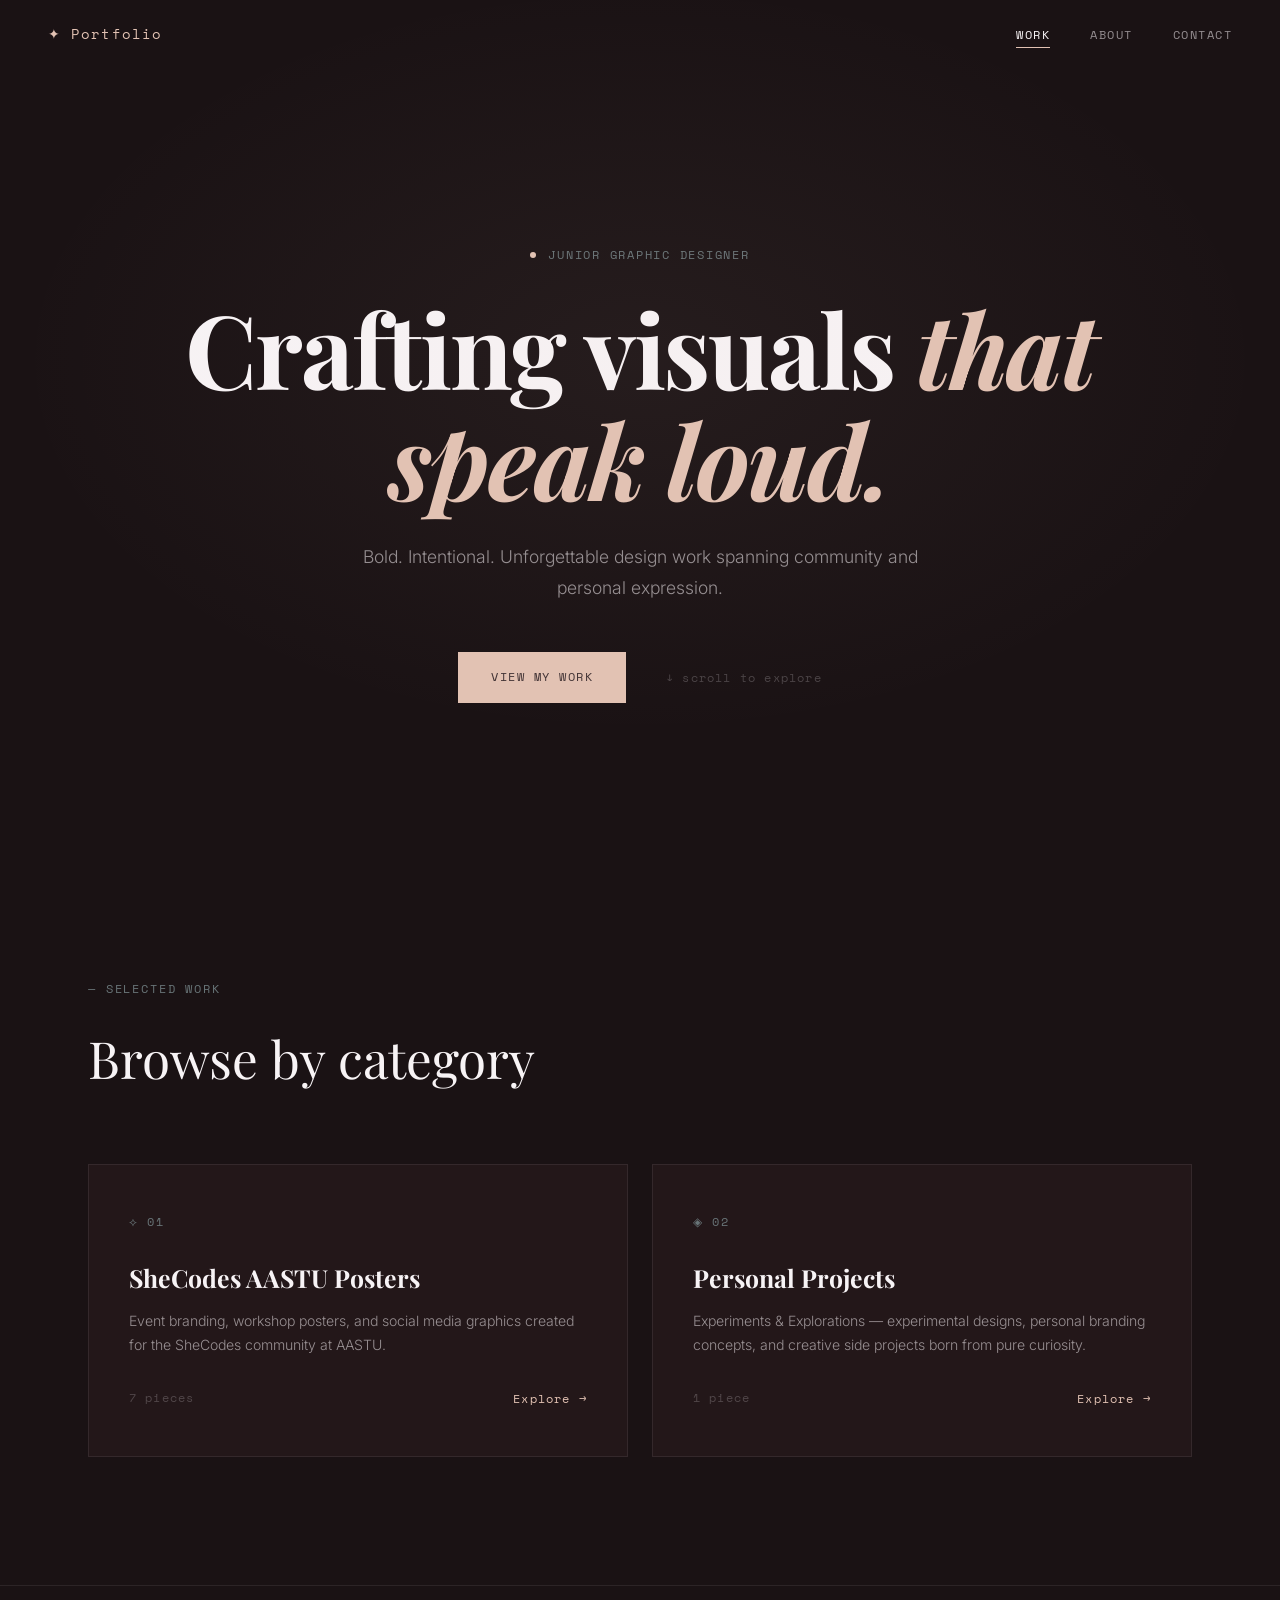
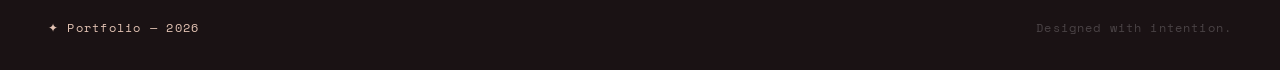
==== index.html @ bacd93e0 "graphics portifolio Vol.2" ====
<!DOCTYPE html>
<html lang="en">
<head>
  <meta charset="UTF-8" />
  <meta name="viewport" content="width=device-width, initial-scale=1.0" />
  <title>Aster Teshome — Graphic Designer</title>
  <link rel="icon" type="image/webp" href="images/Favicon.webp" />
  <link rel="preconnect" href="https://fonts.googleapis.com" />
  <link rel="preconnect" href="https://fonts.gstatic.com" crossorigin />
  <link href="https://fonts.googleapis.com/css2?family=Playfair+Display:ital,wght@0,400;0,700;1,400&family=Space+Mono:wght@400;700&family=Inter:wght@300;400;500&display=swap" rel="stylesheet" />
  <link rel="stylesheet" href="pages/style.css" />
</head>
<body>

  <!-- NAV -->
  <nav class="nav" id="nav">
    <a href="index.html" class="nav-logo">✦ Portfolio</a>
    <div class="nav-links">
      <a href="index.html" class="nav-link active">Work</a>
      <a href="pages/about.html" class="nav-link">About</a>
      <a href="pages/contact.html" class="nav-link">Contact</a>
    </div>
    <button class="nav-toggle" id="navToggle" aria-label="Toggle menu">
      <span></span><span></span><span></span>
    </button>
  </nav>

  <!-- HERO -->
  <section class="hero">
    <div class="hero-eyebrow">
      <span class="dot"></span>
      <span>Junior Graphic Designer</span>
    </div>
    <h1 class="hero-title">
      Crafting visuals <em>that speak loud.</em>
    </h1>
    <p class="hero-sub">
      Bold. Intentional. Unforgettable design work spanning community and personal expression.
    </p>
    <div class="hero-cta">
      <a href="#work" class="btn btn-primary">View My Work</a>
      <span class="scroll-hint">↓ scroll to explore</span>
    </div>
  </section>

  <!-- WORK SECTION -->
  <section class="work" id="work">
    <div class="section-label">— SELECTED WORK</div>
    <h2 class="section-title">Browse by category</h2>

    <div class="cards">

      <!-- Card 01 — SheCodes -->
      <a href="pages/shecodes.html" class="card">
        <div class="card-number">⟡ 01</div>
        <div class="card-content">
          <h3 class="card-title">SheCodes AASTU Posters</h3>
          <p class="card-desc">Event branding, workshop posters, and social media graphics created for the SheCodes community at AASTU.</p>
          <div class="card-meta">
            <span class="card-count">7 pieces</span>
            <span class="card-cta">Explore →</span>
          </div>
        </div>
      </a>

      <!-- Card 02 — Personal -->
      <a href="pages/personal.html" class="card">
        <div class="card-number">◈ 02</div>
        <div class="card-content">
          <h3 class="card-title">Personal Projects</h3>
          <p class="card-desc">Experiments &amp; Explorations — experimental designs, personal branding concepts, and creative side projects born from pure curiosity.</p>
          <div class="card-meta">
            <span class="card-count">1 piece</span>
            <span class="card-cta">Explore →</span>
          </div>
        </div>
      </a>

    </div>
  </section>

  <!-- FOOTER -->
  <footer class="footer">
    <div class="footer-inner">
      <span class="footer-logo">✦ Portfolio — 2026</span>
      <span class="footer-tagline">Designed with intention.</span>
    </div>
  </footer>

  <script src="pages/script.js"></script>
</body>
</html>
---- pages/style.css ----
/* =============================================
   ASTER TESHOME — GRAPHIX PORTFOLIO
   Global Styles
   ============================================= */

*, *::before, *::after {
  box-sizing: border-box;
  margin: 0;
  padding: 0;
}

:root {
  --bg: #1a1214;
  --bg-2: #201618;
  --bg-card: #231719;
  --border: rgba(247, 243, 245, 0.08);
  --border-hover: rgba(226, 194, 179, 0.45);
  --cream: #F7F3F5;
  --blush: #E2C2B3;
  --slate: #687477;
  --dark: #403234;
  --white: #F7F3F5;
  --white-dim: rgba(247, 243, 245, 0.55);
  --white-faint: rgba(247, 243, 245, 0.22);
  --accent: #E2C2B3;
  --accent-dark: #c9a08e;
  --font-serif: 'Playfair Display', Georgia, serif;
  --font-mono: 'Space Mono', 'Courier New', monospace;
  --font-sans: 'Inter', system-ui, sans-serif;
  --radius: 2px;
  --transition: 0.35s cubic-bezier(0.4, 0, 0.2, 1);
}

html {
  scroll-behavior: smooth;
}

body {
  background-color: var(--bg);
  color: var(--white);
  font-family: var(--font-sans);
  font-weight: 300;
  line-height: 1.6;
  min-height: 100vh;
  overflow-x: hidden;
}

a {
  color: inherit;
  text-decoration: none;
}

img {
  display: block;
  max-width: 100%;
}

/* =============================================
   SCROLLBAR
   ============================================= */
::-webkit-scrollbar { width: 6px; }
::-webkit-scrollbar-track { background: var(--bg); }
::-webkit-scrollbar-thumb { background: var(--slate); border-radius: 3px; }

/* =============================================
   NAV
   ============================================= */
.nav {
  position: fixed;
  top: 0;
  left: 0;
  right: 0;
  z-index: 100;
  display: flex;
  align-items: center;
  justify-content: space-between;
  padding: 1.5rem 3rem;
  background: transparent;
  transition: background var(--transition), padding var(--transition);
}

.nav.scrolled {
  background: rgba(26, 18, 20, 0.92);
  backdrop-filter: blur(12px);
  -webkit-backdrop-filter: blur(12px);
  padding: 1rem 3rem;
  border-bottom: 1px solid var(--border);
}

.nav-logo {
  font-family: var(--font-mono);
  font-size: 0.85rem;
  letter-spacing: 0.08em;
  color: var(--accent);
  transition: opacity var(--transition);
}
.nav-logo:hover { opacity: 0.7; }

.nav-links {
  display: flex;
  gap: 2.5rem;
}

.nav-link {
  font-family: var(--font-mono);
  font-size: 0.78rem;
  letter-spacing: 0.12em;
  text-transform: uppercase;
  color: var(--white-dim);
  transition: color var(--transition);
  position: relative;
}
.nav-link::after {
  content: '';
  position: absolute;
  bottom: -3px;
  left: 0;
  width: 0;
  height: 1px;
  background: var(--accent);
  transition: width var(--transition);
}
.nav-link:hover,
.nav-link.active {
  color: var(--white);
}
.nav-link:hover::after,
.nav-link.active::after {
  width: 100%;
}

.nav-toggle {
  display: none;
  flex-direction: column;
  gap: 5px;
  background: none;
  border: none;
  cursor: pointer;
  padding: 4px;
}
.nav-toggle span {
  display: block;
  width: 24px;
  height: 1px;
  background: var(--white);
  transition: transform var(--transition), opacity var(--transition);
}

/* =============================================
   HERO
   ============================================= */
.hero {
  min-height: 100vh;
  display: flex;
  flex-direction: column;
  justify-content: center;
  align-items: center;
  text-align: center;
  padding: 8rem 3rem 5rem;
  position: relative;
}

.hero::before {
  content: '';
  position: absolute;
  inset: 0;
  background: radial-gradient(ellipse 70% 60% at 50% 40%, rgba(226, 194, 179, 0.06) 0%, transparent 70%);
  pointer-events: none;
}

.hero-eyebrow {
  display: flex;
  align-items: center;
  gap: 0.75rem;
  font-family: var(--font-mono);
  font-size: 0.78rem;
  letter-spacing: 0.14em;
  text-transform: uppercase;
  color: var(--slate);
  margin-bottom: 1.75rem;
}
.dot {
  width: 6px;
  height: 6px;
  border-radius: 50%;
  background: var(--accent);
  flex-shrink: 0;
  animation: pulse 2.5s ease-in-out infinite;
}
@keyframes pulse {
  0%, 100% { opacity: 1; transform: scale(1); }
  50% { opacity: 0.4; transform: scale(0.7); }
}

.hero-title {
  font-family: var(--font-serif);
  font-size: clamp(3rem, 8vw, 7.5rem);
  font-weight: 700;
  line-height: 1.08;
  letter-spacing: -0.02em;
  color: var(--cream);
  margin-bottom: 1.75rem;
  max-width: 14ch;
}
.hero-title em {
  font-style: italic;
  color: var(--blush);
}

.hero-sub {
  font-size: clamp(0.95rem, 1.5vw, 1.1rem);
  color: var(--white-dim);
  line-height: 1.75;
  max-width: 52ch;
  margin-bottom: 3rem;
}

.hero-cta {
  display: flex;
  align-items: center;
  justify-content: center;
  gap: 2.5rem;
}

.btn {
  display: inline-block;
  font-family: var(--font-mono);
  font-size: 0.78rem;
  letter-spacing: 0.12em;
  text-transform: uppercase;
  padding: 0.9rem 2rem;
  border: 1px solid;
  transition: background var(--transition), color var(--transition), border-color var(--transition);
  cursor: pointer;
}

.btn-primary {
  background: var(--blush);
  color: var(--dark);
  border-color: var(--blush);
}
.btn-primary:hover {
  background: transparent;
  color: var(--blush);
}

.btn-secondary {
  background: transparent;
  color: var(--white);
  border-color: var(--border);
}
.btn-secondary:hover {
  border-color: var(--blush);
  color: var(--blush);
}

.scroll-hint {
  font-family: var(--font-mono);
  font-size: 0.75rem;
  letter-spacing: 0.1em;
  color: var(--white-faint);
}

/* =============================================
   WORK SECTION
   ============================================= */
.work {
  padding: 5rem 3rem 8rem;
  max-width: 1200px;
  margin: 0 auto;
}

.section-label {
  font-family: var(--font-mono);
  font-size: 0.72rem;
  letter-spacing: 0.16em;
  text-transform: uppercase;
  color: var(--slate);
  margin-bottom: 1.2rem;
}

.section-title {
  font-family: var(--font-serif);
  font-size: clamp(2rem, 4vw, 3.2rem);
  font-weight: 400;
  color: var(--cream);
  margin-bottom: 4rem;
}

.cards {
  display: grid;
  grid-template-columns: repeat(auto-fit, minmax(320px, 1fr));
  gap: 1.5rem;
}

.card {
  display: block;
  background: var(--bg-card);
  border: 1px solid var(--border);
  padding: 3rem 2.5rem;
  transition: border-color var(--transition), background var(--transition), transform var(--transition);
  position: relative;
  overflow: hidden;
}
.card::before {
  content: '';
  position: absolute;
  bottom: 0;
  left: 0;
  right: 0;
  height: 2px;
  background: var(--blush);
  transform: scaleX(0);
  transform-origin: left;
  transition: transform var(--transition);
}
.card:hover {
  border-color: var(--border-hover);
  background: #2a1d1f;
  transform: translateY(-4px);
}
.card:hover::before {
  transform: scaleX(1);
}

.card-number {
  font-family: var(--font-mono);
  font-size: 0.72rem;
  letter-spacing: 0.14em;
  color: var(--slate);
  margin-bottom: 2rem;
}

.card-title {
  font-family: var(--font-serif);
  font-size: 1.55rem;
  font-weight: 700;
  color: var(--cream);
  line-height: 1.2;
  margin-bottom: 1rem;
}

.card-desc {
  font-size: 0.88rem;
  color: var(--white-dim);
  line-height: 1.7;
  margin-bottom: 2rem;
}

.card-meta {
  display: flex;
  justify-content: space-between;
  align-items: center;
}

.card-count {
  font-family: var(--font-mono);
  font-size: 0.72rem;
  letter-spacing: 0.1em;
  color: var(--white-faint);
}

.card-cta {
  font-family: var(--font-mono);
  font-size: 0.75rem;
  letter-spacing: 0.1em;
  color: var(--blush);
  transition: letter-spacing var(--transition);
}
.card:hover .card-cta {
  letter-spacing: 0.18em;
}

/* =============================================
   FOOTER
   ============================================= */
.footer {
  border-top: 1px solid var(--border);
  padding: 2rem 3rem;
}
.footer-inner {
  max-width: 1200px;
  margin: 0 auto;
  display: flex;
  justify-content: space-between;
  align-items: center;
}
.footer-logo {
  font-family: var(--font-mono);
  font-size: 0.78rem;
  letter-spacing: 0.1em;
  color: var(--blush);
}
.footer-tagline {
  font-family: var(--font-mono);
  font-size: 0.72rem;
  letter-spacing: 0.1em;
  color: var(--white-faint);
}

/* =============================================
   PAGE HEADER (shared across sub-pages)
   ============================================= */
.page-header {
  padding: 10rem 3rem 5rem;
  max-width: 1200px;
  margin: 0 auto;
}
.page-back {
  display: inline-flex;
  align-items: center;
  gap: 0.5rem;
  font-family: var(--font-mono);
  font-size: 0.72rem;
  letter-spacing: 0.12em;
  text-transform: uppercase;
  color: var(--white-dim);
  margin-bottom: 2.5rem;
  transition: color var(--transition);
}
.page-back:hover { color: var(--blush); }

.page-eyebrow {
  font-family: var(--font-mono);
  font-size: 0.72rem;
  letter-spacing: 0.16em;
  text-transform: uppercase;
  color: var(--slate);
  margin-bottom: 1rem;
}

.page-title {
  font-family: var(--font-serif);
  font-size: clamp(2.5rem, 6vw, 5.5rem);
  font-weight: 700;
  line-height: 1.08;
  color: var(--cream);
  margin-bottom: 1.5rem;
}
.page-title em {
  font-style: italic;
  color: var(--blush);
}

.page-desc {
  font-size: 1rem;
  color: var(--white-dim);
  max-width: 55ch;
  line-height: 1.75;
}

/* =============================================
   GALLERY GRID (shared)
   ============================================= */
.gallery-section {
  padding: 0 3rem 8rem;
  max-width: 1200px;
  margin: 0 auto;
}

.gallery-grid {
  display: grid;
  grid-template-columns: repeat(auto-fill, minmax(340px, 1fr));
  gap: 12px;
  background: transparent;
}

.gallery-item {
  background: var(--bg-card);
  position: relative;
  overflow: hidden;
  cursor: pointer;
  aspect-ratio: 4 / 3;
}
.gallery-item img {
  width: 100%;
  height: 100%;
  object-fit: cover;
  transition: transform 0.6s cubic-bezier(0.4, 0, 0.2, 1), filter 0.6s ease;
  filter: saturate(0.85);
}
.gallery-item:hover img {
  transform: scale(1.05);
  filter: saturate(1);
}
.gallery-item-overlay {
  position: absolute;
  inset: 0;
  background: linear-gradient(to top, rgba(0,0,0,0.85) 0%, transparent 50%);
  opacity: 0;
  transition: opacity var(--transition);
  display: flex;
  flex-direction: column;
  justify-content: flex-end;
  padding: 1.75rem;
}
.gallery-item:hover .gallery-item-overlay {
  opacity: 1;
}
.gallery-item-title {
  font-family: var(--font-serif);
  font-size: 1rem;
  color: var(--cream);
  line-height: 1.35;
  margin-bottom: 0.35rem;
}
.gallery-item-tag {
  font-family: var(--font-mono);
  font-size: 0.65rem;
  letter-spacing: 0.12em;
  text-transform: uppercase;
  color: var(--blush);
}

/* =============================================
   LIGHTBOX
   ============================================= */
.lightbox {
  position: fixed;
  inset: 0;
  z-index: 200;
  background: rgba(64, 50, 52, 0.92);
  display: flex;
  align-items: center;
  justify-content: center;
  opacity: 0;
  pointer-events: none;
  transition: opacity 0.3s ease;
}
.lightbox.active {
  opacity: 1;
  pointer-events: all;
}
.lightbox-img {
  max-width: 90vw;
  max-height: 85vh;
  object-fit: contain;
  border: 1px solid rgba(247, 243, 245, 0.2);
}
.lightbox-close {
  position: absolute;
  top: 1.5rem;
  right: 2rem;
  font-family: var(--font-mono);
  font-size: 1.5rem;
  color: var(--bg);
  background: none;
  border: none;
  cursor: pointer;
  transition: color var(--transition);
}
.lightbox-close:hover { color: var(--blush); }
.lightbox-caption {
  position: absolute;
  bottom: 2rem;
  left: 50%;
  transform: translateX(-50%);
  font-family: var(--font-mono);
  font-size: 0.75rem;
  letter-spacing: 0.1em;
  color: rgba(247, 243, 245, 0.6);
  text-align: center;
  max-width: 60ch;
}
.lightbox-nav {
  position: absolute;
  top: 50%;
  transform: translateY(-50%);
  font-family: var(--font-mono);
  font-size: 1.2rem;
  color: rgba(247, 243, 245, 0.6);
  background: none;
  border: none;
  cursor: pointer;
  transition: color var(--transition);
  padding: 1rem;
}
.lightbox-nav:hover { color: var(--blush); }
.lightbox-prev { left: 1.5rem; }
.lightbox-next { right: 1.5rem; }

/* =============================================
   ABOUT PAGE
   ============================================= */
.about-grid {
  display: grid;
  grid-template-columns: 1fr 1fr;
  gap: 5rem;
  padding: 0 3rem 8rem;
  max-width: 1200px;
  margin: 0 auto;
  align-items: start;
}

.about-text h2 {
  font-family: var(--font-serif);
  font-size: 2rem;
  font-weight: 700;
  color: var(--cream);
  margin-bottom: 1.5rem;
}
.about-text p {
  font-size: 0.95rem;
  color: var(--white-dim);
  line-height: 1.85;
  margin-bottom: 1.25rem;
}
.about-text .gold-rule {
  width: 40px;
  height: 1px;
  background: var(--blush);
  margin: 2rem 0;
}

.about-skills h3 {
  font-family: var(--font-mono);
  font-size: 0.72rem;
  letter-spacing: 0.16em;
  text-transform: uppercase;
  color: var(--slate);
  margin-bottom: 1.5rem;
}
.skill-list {
  list-style: none;
  display: flex;
  flex-direction: column;
  gap: 0.75rem;
}
.skill-list li {
  display: flex;
  align-items: center;
  gap: 0.75rem;
  font-size: 0.88rem;
  color: var(--white-dim);
}
.skill-list li::before {
  content: '—';
  color: var(--gold);
  font-family: var(--font-mono);
  font-size: 0.75rem;
}

/* =============================================
   CONTACT PAGE
   ============================================= */
.contact-grid {
  display: grid;
  grid-template-columns: 1fr 1fr;
  gap: 5rem;
  padding: 0 3rem 8rem;
  max-width: 1200px;
  margin: 0 auto;
}

.contact-info h2 {
  font-family: var(--font-serif);
  font-size: 1.75rem;
  font-weight: 700;
  color: var(--cream);
  margin-bottom: 1.25rem;
}
.contact-info p {
  font-size: 0.9rem;
  color: var(--white-dim);
  line-height: 1.8;
  margin-bottom: 2rem;
}
.contact-links {
  display: flex;
  flex-direction: column;
  gap: 1rem;
}
.contact-link {
  display: flex;
  align-items: center;
  gap: 0.75rem;
  font-family: var(--font-mono);
  font-size: 0.78rem;
  letter-spacing: 0.08em;
  color: var(--white-dim);
  transition: color var(--transition);
}
.contact-link:hover { color: var(--blush); }
.contact-link-icon {
  font-size: 1rem;
}

.contact-form {
  display: flex;
  flex-direction: column;
  gap: 1.25rem;
}

.form-group {
  display: flex;
  flex-direction: column;
  gap: 0.5rem;
}
.form-group label {
  font-family: var(--font-mono);
  font-size: 0.68rem;
  letter-spacing: 0.14em;
  text-transform: uppercase;
  color: var(--white-dim);
}
.form-group input,
.form-group textarea {
  background: var(--bg-card);
  border: 1px solid var(--border);
  color: var(--cream);
  font-family: var(--font-sans);
  font-size: 0.9rem;
  padding: 0.9rem 1.1rem;
  outline: none;
  resize: none;
  transition: border-color var(--transition);
}
.form-group input::placeholder,
.form-group textarea::placeholder {
  color: var(--white-faint);
}
.form-group input:focus,
.form-group textarea:focus {
  border-color: var(--blush);
}
.form-group textarea {
  min-height: 140px;
}

.form-submit {
  align-self: flex-start;
  margin-top: 0.5rem;
}

.form-msg {
  font-family: var(--font-mono);
  font-size: 0.75rem;
  letter-spacing: 0.08em;
  display: none;
}
.form-msg.success { color: #7ec897; }
.form-msg.error { color: #e07a7a; }

/* =============================================
   RESPONSIVE
   ============================================= */
.break-lg { display: block; }

@media (max-width: 900px) {
  .about-grid,
  .contact-grid {
    grid-template-columns: 1fr;
    gap: 3rem;
  }
  .break-lg { display: none; }
}

@media (max-width: 768px) {
  .nav { padding: 1.25rem 1.5rem; }
  .nav.scrolled { padding: 0.9rem 1.5rem; }
  .nav-links { display: none; }
  .nav-toggle { display: flex; }

  .hero { padding: 7rem 1.5rem 4rem; }
  .work { padding: 4rem 1.5rem 6rem; }
  .gallery-section,
  .about-grid,
  .contact-grid,
  .page-header { padding-left: 1.5rem; padding-right: 1.5rem; }
  .footer { padding: 1.5rem; }
  .footer-inner { flex-direction: column; gap: 0.5rem; text-align: center; }
  .hero-cta { flex-direction: column; align-items: center; gap: 1rem; }
  .gallery-grid { grid-template-columns: 1fr; }
}

/* Mobile nav open state */
.nav-open .nav-links {
  display: flex;
  flex-direction: column;
  position: fixed;
  inset: 0;
  background: var(--bg);
  justify-content: center;
  align-items: center;
  gap: 2.5rem;
  z-index: 90;
}
.nav-open .nav-link {
  font-size: 1.1rem;
}
.nav-open .nav-toggle span:nth-child(1) {
  transform: translateY(6px) rotate(45deg);
}
.nav-open .nav-toggle span:nth-child(2) {
  opacity: 0;
}
.nav-open .nav-toggle span:nth-child(3) {
  transform: translateY(-6px) rotate(-45deg);
}

/* =============================================
   FADE-IN ANIMATION
   ============================================= */
.fade-in {
  opacity: 0;
  transform: translateY(24px);
  transition: opacity 0.7s ease, transform 0.7s ease;
}
.fade-in.visible {
  opacity: 1;
  transform: none;
}
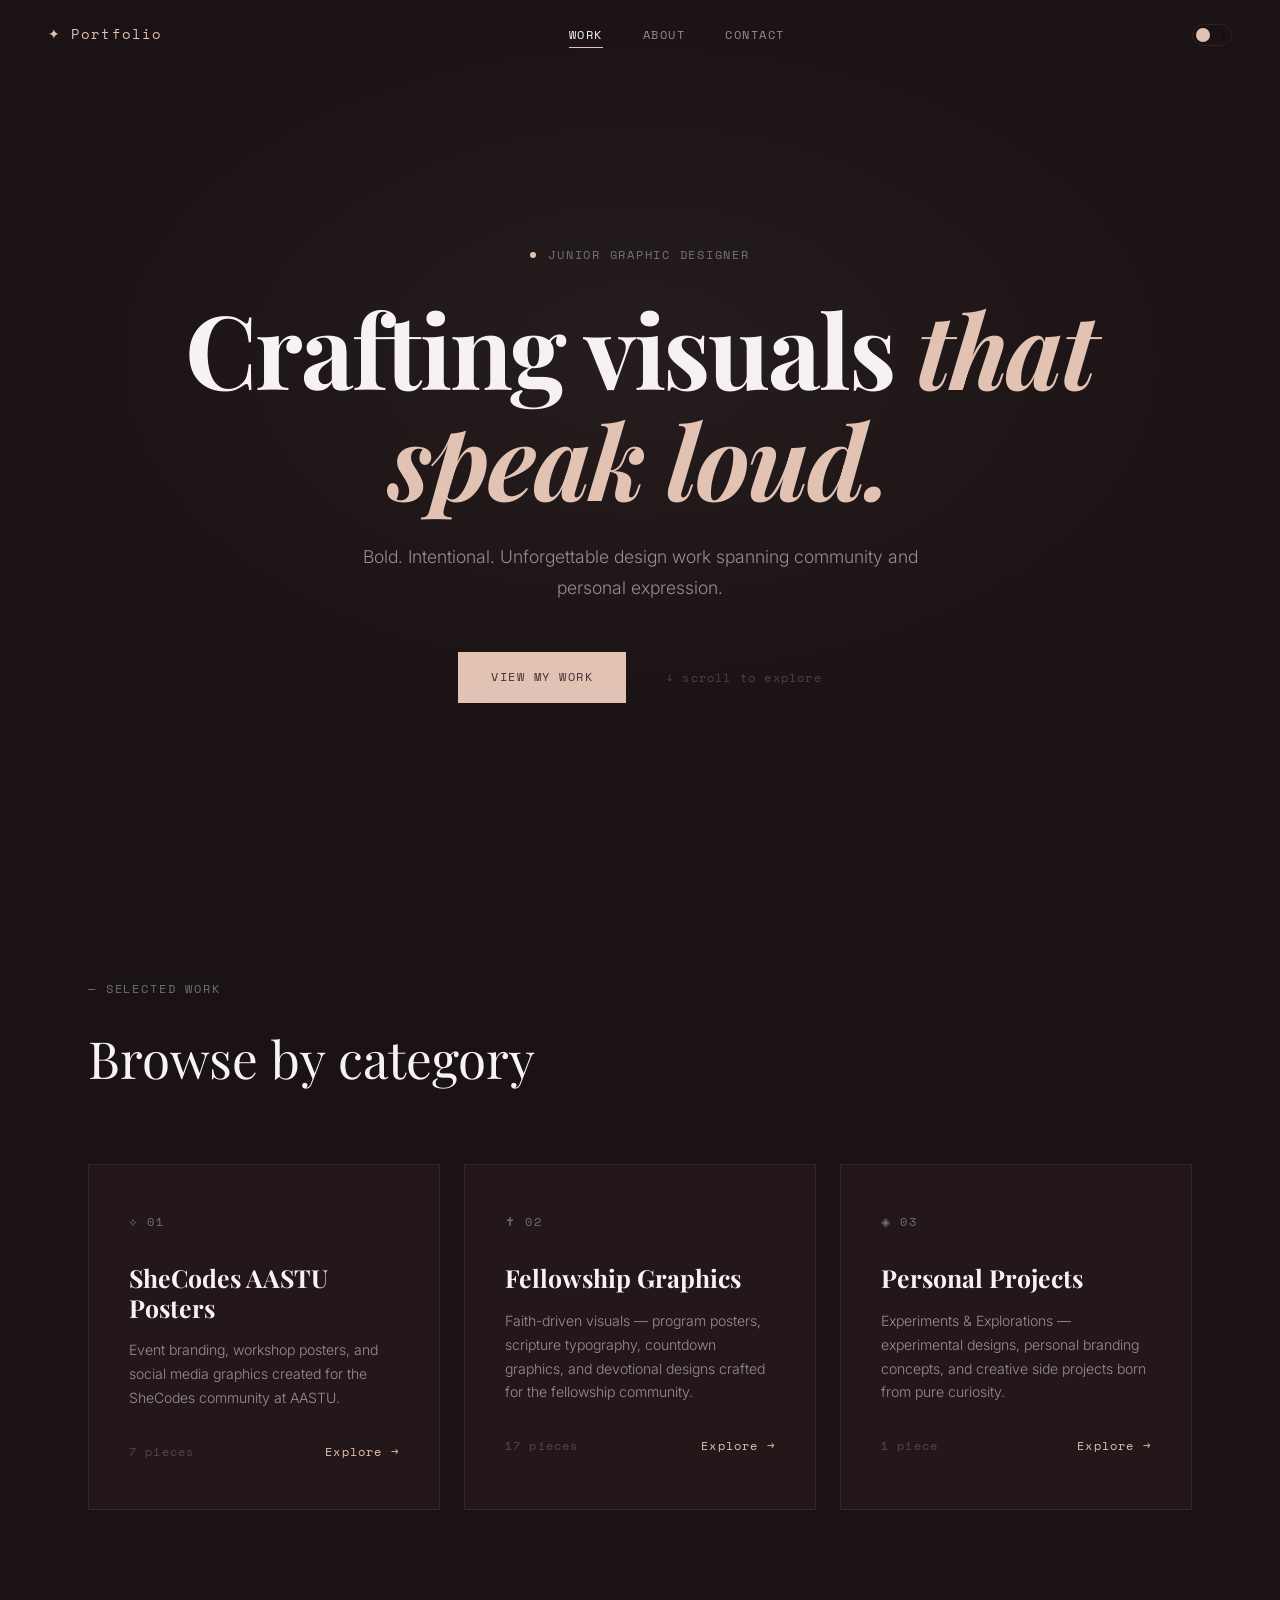
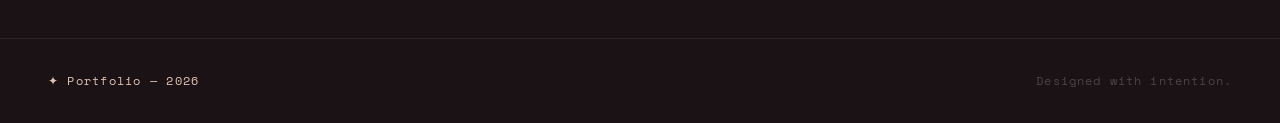
==== commit 16989acd: "feat(portfolio): Add fellowship graphics portfolio section and dark mode support - Add 17 new fellow" ====
--- a/index.html
+++ b/index.html
@@ -1,5 +1,5 @@
 <!DOCTYPE html>
-<html lang="en">
+<html lang="en" data-theme="dark">
 <head>
   <meta charset="UTF-8" />
   <meta name="viewport" content="width=device-width, initial-scale=1.0" />
@@ -20,9 +20,17 @@
       <a href="pages/about.html" class="nav-link">About</a>
       <a href="pages/contact.html" class="nav-link">Contact</a>
     </div>
-    <button class="nav-toggle" id="navToggle" aria-label="Toggle menu">
-      <span></span><span></span><span></span>
-    </button>
+    <div class="nav-right">
+      <!-- Theme toggle -->
+      <button class="theme-toggle" id="themeToggle" aria-label="Toggle light/dark mode">
+        <span class="theme-toggle-icon theme-toggle-icon--dark">☽</span>
+        <span class="theme-toggle-icon theme-toggle-icon--light">☀</span>
+      </button>
+      <!-- Mobile hamburger -->
+      <button class="nav-toggle" id="navToggle" aria-label="Toggle menu">
+        <span></span><span></span><span></span>
+      </button>
+    </div>
   </nav>
 
   <!-- HERO -->
@@ -63,9 +71,22 @@
         </div>
       </a>
 
-      <!-- Card 02 — Personal -->
+      <!-- Card 02 — Fellowship Graphics -->
+      <a href="pages/fellowship.html" class="card">
+        <div class="card-number">✝ 02</div>
+        <div class="card-content">
+          <h3 class="card-title">Fellowship Graphics</h3>
+          <p class="card-desc">Faith-driven visuals — program posters, scripture typography, countdown graphics, and devotional designs crafted for the fellowship community.</p>
+          <div class="card-meta">
+            <span class="card-count">17 pieces</span>
+            <span class="card-cta">Explore →</span>
+          </div>
+        </div>
+      </a>
+
+      <!-- Card 03 — Personal -->
       <a href="pages/personal.html" class="card">
-        <div class="card-number">◈ 02</div>
+        <div class="card-number">◈ 03</div>
         <div class="card-content">
           <h3 class="card-title">Personal Projects</h3>
           <p class="card-desc">Experiments &amp; Explorations — experimental designs, personal branding concepts, and creative side projects born from pure curiosity.</p>
--- a/pages/style.css
+++ b/pages/style.css
@@ -9,6 +9,7 @@
   padding: 0;
 }
 
+/* ── DARK MODE (default) ── */
 :root {
   --bg: #1a1214;
   --bg-2: #201618;
@@ -24,11 +25,35 @@
   --white-faint: rgba(247, 243, 245, 0.22);
   --accent: #E2C2B3;
   --accent-dark: #c9a08e;
+  --nav-scrolled-bg: rgba(26, 18, 20, 0.92);
+  --card-hover-bg: #2a1d1f;
+  --mobile-nav-bg: #1a1214;
   --font-serif: 'Playfair Display', Georgia, serif;
   --font-mono: 'Space Mono', 'Courier New', monospace;
   --font-sans: 'Inter', system-ui, sans-serif;
   --radius: 2px;
   --transition: 0.35s cubic-bezier(0.4, 0, 0.2, 1);
+}
+
+/* ── LIGHT MODE ── */
+[data-theme="light"] {
+  --bg: #e8e0dd;
+  --bg-2: #dfd6d2;
+  --bg-card: #d6ccc8;
+  --border: rgba(64, 50, 52, 0.12);
+  --border-hover: rgba(202, 162, 150, 0.45);
+  --cream: #2a1a1c;
+  --blush: #CAA296;
+  --slate: #687477;
+  --dark: #e8e0dd;
+  --white: #2a1a1c;
+  --white-dim: rgba(42, 26, 28, 0.6);
+  --white-faint: rgba(42, 26, 28, 0.35);
+  --accent: #CAA296;
+  --accent-dark: #a8796a;
+  --nav-scrolled-bg: rgba(232, 224, 221, 0.92);
+  --card-hover-bg: #cec3be;
+  --mobile-nav-bg: #e8e0dd;
 }
 
 html {
@@ -80,7 +105,7 @@
 }
 
 .nav.scrolled {
-  background: rgba(26, 18, 20, 0.92);
+  background: var(--nav-scrolled-bg);
   backdrop-filter: blur(12px);
   -webkit-backdrop-filter: blur(12px);
   padding: 1rem 3rem;
@@ -127,6 +152,13 @@
 .nav-link:hover::after,
 .nav-link.active::after {
   width: 100%;
+}
+
+/* Right-side nav cluster: toggle + hamburger */
+.nav-right {
+  display: flex;
+  align-items: center;
+  gap: 1rem;
 }
 
 .nav-toggle {
@@ -316,7 +348,7 @@
 }
 .card:hover {
   border-color: var(--border-hover);
-  background: #2a1d1f;
+  background: var(--card-hover-bg);
   transform: translateY(-4px);
 }
 .card:hover::before {
@@ -519,7 +551,7 @@
   position: fixed;
   inset: 0;
   z-index: 200;
-  background: rgba(64, 50, 52, 0.92);
+  background: rgba(26, 18, 20, 0.95);
   display: flex;
   align-items: center;
   justify-content: center;
@@ -773,13 +805,18 @@
   .gallery-grid { grid-template-columns: 1fr; }
 }
 
+/* Smooth theme color transitions */
+body {
+  transition: background-color 0.4s ease, color 0.4s ease;
+}
+
 /* Mobile nav open state */
 .nav-open .nav-links {
   display: flex;
   flex-direction: column;
   position: fixed;
   inset: 0;
-  background: var(--bg);
+  background: var(--mobile-nav-bg);
   justify-content: center;
   align-items: center;
   gap: 2.5rem;
@@ -797,6 +834,66 @@
 .nav-open .nav-toggle span:nth-child(3) {
   transform: translateY(-6px) rotate(-45deg);
 }
+
+/* Light mode footer */
+[data-theme="light"] .footer {
+  background: #d9cfc9;
+  border-top-color: rgba(64, 50, 52, 0.15);
+}
+
+/* =============================================
+   THEME TOGGLE BUTTON
+   ============================================= */
+.theme-toggle {
+  background: none;
+  border: 1px solid var(--border);
+  cursor: pointer;
+  width: 40px;
+  height: 22px;
+  border-radius: 999px;
+  position: relative;
+  padding: 0;
+  flex-shrink: 0;
+  transition: border-color var(--transition), background var(--transition);
+}
+.theme-toggle:hover {
+  border-color: var(--blush);
+}
+/* the sliding knob */
+.theme-toggle::after {
+  content: '';
+  position: absolute;
+  top: 3px;
+  left: 3px;
+  width: 14px;
+  height: 14px;
+  border-radius: 50%;
+  background: var(--blush);
+  transition: transform var(--transition), background var(--transition);
+}
+[data-theme="light"] .theme-toggle::after {
+  transform: translateX(18px);
+}
+/* icon inside — sun / moon drawn with box-shadow trick */
+.theme-toggle-icon {
+  position: absolute;
+  top: 50%;
+  transform: translateY(-50%);
+  font-size: 0.55rem;
+  line-height: 1;
+  pointer-events: none;
+  transition: opacity var(--transition);
+}
+.theme-toggle-icon--dark {
+  right: 5px;
+  opacity: 1;
+}
+.theme-toggle-icon--light {
+  left: 5px;
+  opacity: 0;
+}
+[data-theme="light"] .theme-toggle-icon--dark  { opacity: 0; }
+[data-theme="light"] .theme-toggle-icon--light { opacity: 1; }
 
 /* =============================================
    FADE-IN ANIMATION
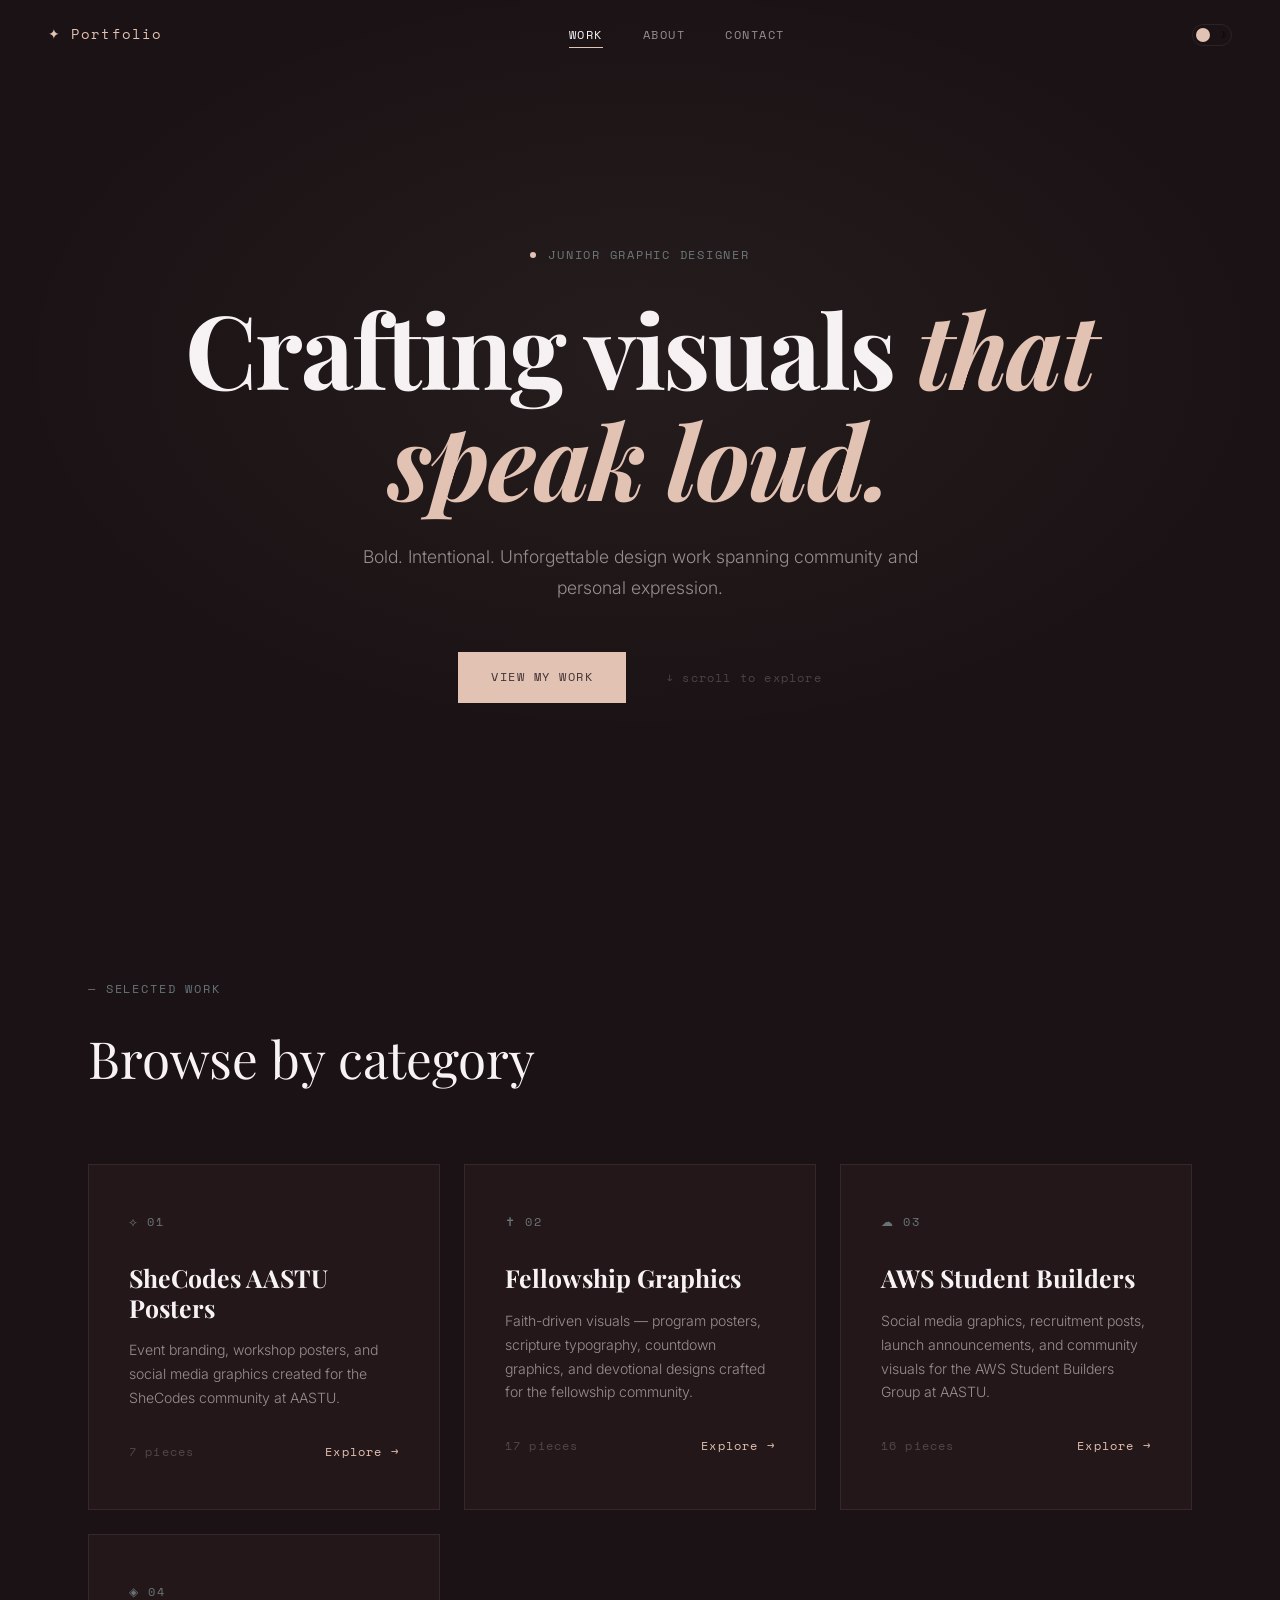
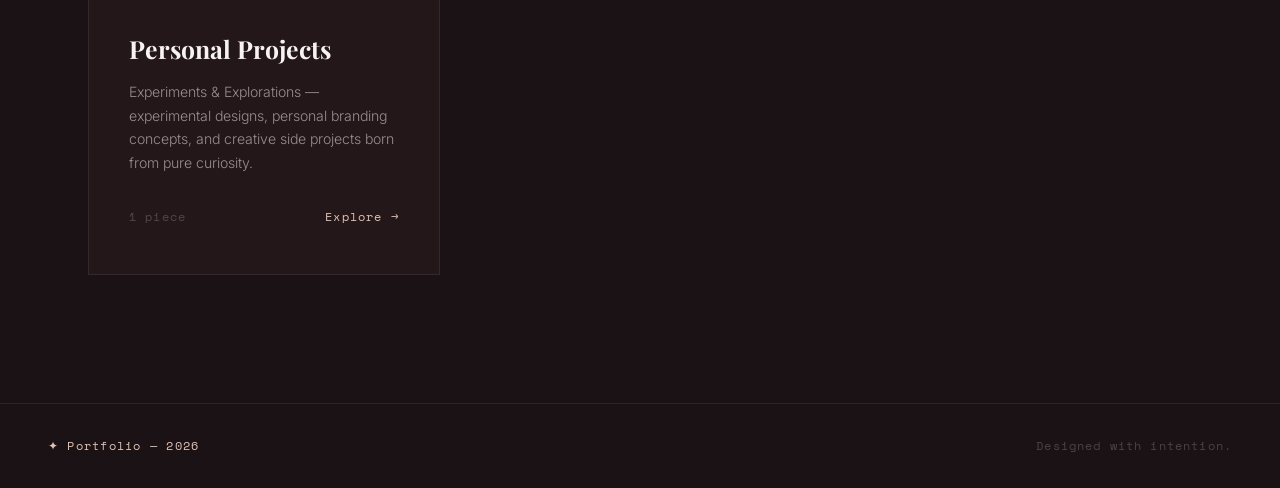
==== commit e4ddcd93: "feat(aws): Add AWS Student Builders graphics portfolio section - Add 16 AWS Student Builders promoti" ====
--- a/index.html
+++ b/index.html
@@ -84,9 +84,22 @@
         </div>
       </a>
 
-      <!-- Card 03 — Personal -->
+      <!-- Card 03 — AWS Student Builders -->
+      <a href="pages/aws.html" class="card">
+        <div class="card-number">☁ 03</div>
+        <div class="card-content">
+          <h3 class="card-title">AWS Student Builders</h3>
+          <p class="card-desc">Social media graphics, recruitment posts, launch announcements, and community visuals for the AWS Student Builders Group at AASTU.</p>
+          <div class="card-meta">
+            <span class="card-count">16 pieces</span>
+            <span class="card-cta">Explore →</span>
+          </div>
+        </div>
+      </a>
+
+      <!-- Card 04 — Personal -->
       <a href="pages/personal.html" class="card">
-        <div class="card-number">◈ 03</div>
+        <div class="card-number">◈ 04</div>
         <div class="card-content">
           <h3 class="card-title">Personal Projects</h3>
           <p class="card-desc">Experiments &amp; Explorations — experimental designs, personal branding concepts, and creative side projects born from pure curiosity.</p>
